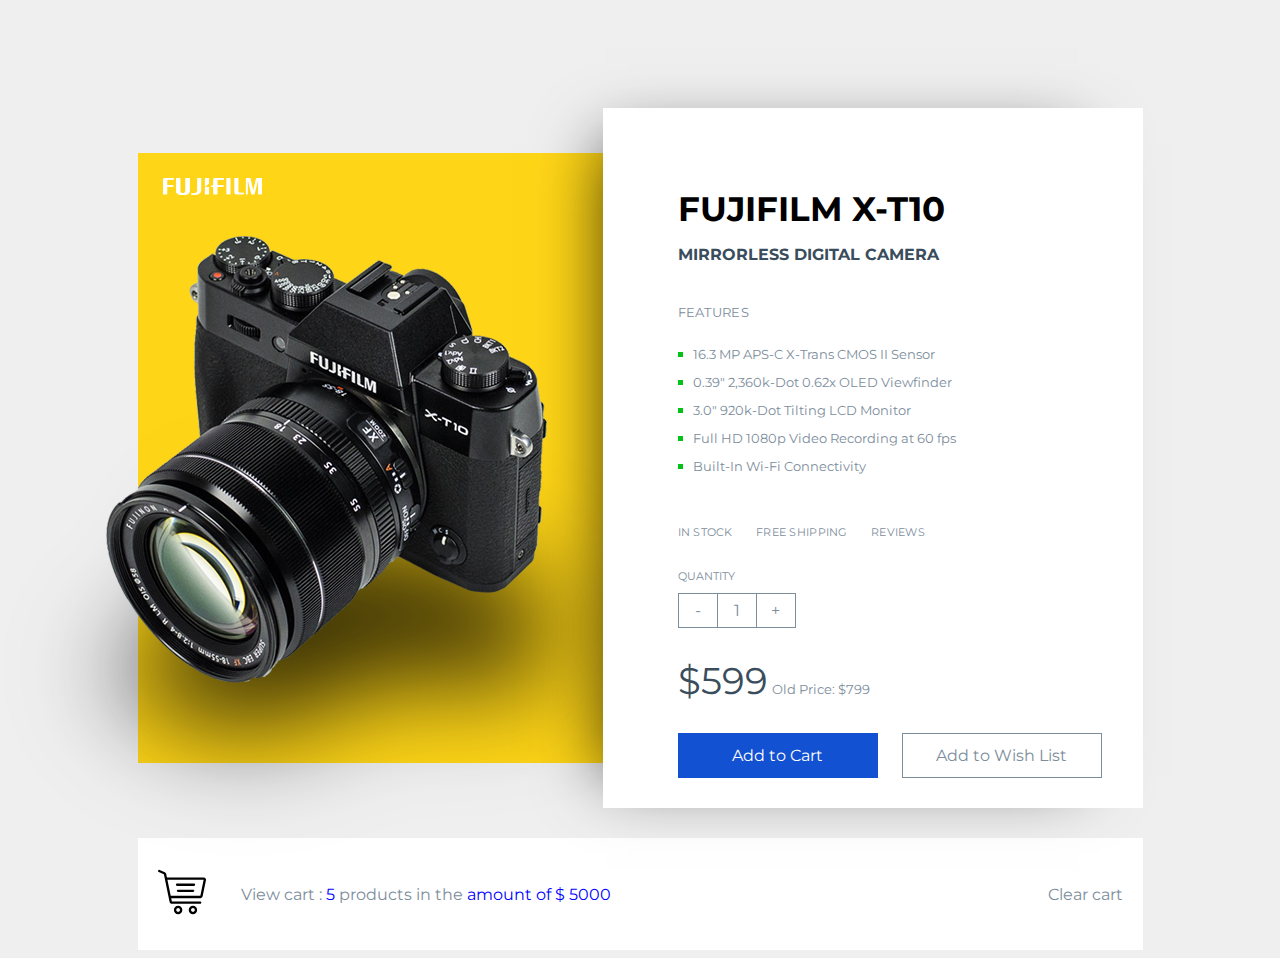
==== Интенсив день второй/index.html @ bc3a168a "Add files via upload" ====
<!DOCTYPE html>
<html lang="en">
<head>
    <meta charset="UTF-8">
    <title>Интенсив.Второй день.Вёрстка</title>
    <link rel="stylesheet" href="css/style.css">
    <link href="https://fonts.googleapis.com/css?family=Montserrat:300,400,600,800&amp;subset=cyrillic" rel="stylesheet">
</head>
<body>
       <div class="card-wrapper">
         <div class="card-photo-block">
                <img src="img/logo.png" alt="LOGO" class="card-product-logo">
                <img src="img/camera.png" alt="Camera" class="card-product-image">
            </div> 
        <div class="card-ditails">
            <h1 class="title-1">Fujifilm X-T10</h1>
            <h2 class="subtitle">Mirrorless Digital Camera</h2>
        <div class="features-title">Features</div>
        <ul class="list">
            <li>16.3 MP APS-C X-Trans CMOS II Sensor</li>
            <li>0.39" 2,360k-Dot 0.62x OLED Viewfinder</li>
            <li>3.0" 920k-Dot Tilting LCD Monitor</li>
            <li>Full HD 1080p Video Recording at 60 fps</li>
            <li>Built-In Wi-Fi Connectivity</li>
        </ul>
        <div class="ditails">
            <span class="ditails-item">In Stock</span>
            <span class="ditails-item"> Free Shipping</span>
            <span class="ditails-item">Reviews</span> 
        </div>
        <div class="quantity">Quantity</div>
            <div class="counter">
                <div class="counter-button">-</div>
                <div class="counter-button">1</div>
                <div class="counter-button">+</div>
            </div>
        <div class="price-wrapper">
            <span class="price">$599</span>
            <span class="old-price">Old Price: $799 </span> 
        </div>
            <button class="button">Add to Cart</button>
            <button class="button-wish-list">Add to Wish List </button>
        </div>
     </div>
         <div class="cart">

         <div class="cart-img-wrapper">
             <img class="cart-img" src="img/shopping-cart.svg" alt="Cart Icon">
         </div> 
         <div class="view-cart">
             View cart : <span class="cart-items">5</span> products in the <span class="cart-items">amount of $ 5000</span>
         </div>
         <div class="clear-cart">
             Clear cart
         </div>
         </div>
         
</body>
</html>
---- Интенсив день второй/css/style.css ----
* {
      box-sizing: border-box;
}
body {
    font-family: 'Montserrat', sans-serif;
    color: #7c8d9c;
    background-color: #efefef;
}
.card-wrapper {
    display: flex;
    width: 1005px;
    margin-left: auto;
    margin-right: auto;
    padding-top: 100px;
}
.card-photo-block {
    width: 465px;
    height: 610px;
    background-color: #ffd617;
    position: relative;
    margin-top: 45px;
   
}
.card-product-logo {
    position: absolute;
    left: 25px;
    top:25px;
}
.card-product-image {
    position: absolute;
    top: 83px;
    left: -134px;
}                      
.card-ditails {
    position: relative;
    z-index: 1;
    width: 540px;
    height: 700px;
    background-color: #ffffff;
    padding: 75px;
    padding-top: 80px;
    padding-bottom: 75px;
    padding-right: 20px; 
    box-shadow: -31px 1px 64px -34px rgba(0,0,0,0.75);
}
.title-1 {
    color: black;
    font-size: 34px;
    text-transform: uppercase;
    margin-top: 0;
    margin-bottom: 15px;
}
.subtitle {
    color: #3a4d5c;
    font-size: 16px;
    text-transform: uppercase;
    margin-top: 0;
    margin-bottom: 40px;
}
.features-title {
    font-size: 13px;
    text-transform: uppercase;
    letter-spacing: 0.33px;
    margin-bottom: 20px;   
}
.list {
    color: #7c8d9c;
    font-size: 13px;
    line-height: 28px;
    padding-left: 15px;
    margin-top: 0px;
    margin-bottom: 45px;
    list-style-type: none;
}
.list li {
    position: relative;
}   
.list li::before {
    content: "";
    display: block;
    width: 5px;
    height: 5px;
    background-color: #00c217;
    position: absolute;
    left: -15px;
    top: 12px;
}
.ditails {
    font-size: 11px;
    text-transform: uppercase;
    letter-spacing: 0.28px;
    margin-bottom: 30px;
}
.ditails-item {
    margin-right: 20px;
    text-transform: uppercase;
}
.quantity {
    font-size: 11px;
    text-transform: uppercase;
    margin-bottom: 10px;
}
.counter {
    display: flex;
    margin-left: 1px;
    margin-bottom: 30px;
}
.counter-button {
    width: 40px;
    height: 35px;
    border: 1px solid #7c8d9c;
    display: flex;
    justify-content: center;
    align-items: center;
    margin-left: -1px;

}
.price-wrapper {
     margin-bottom: 30px;
}
.price {
    color: #3a4d5c;
    font-size: 37px;
}
.old-price {
    color: #7c8d9c;
    font-size: 13px;
}
.button {
    width: 200px;
    height: 45px;
    background-color: #1251d1;
    font-family: 'Montserrat', sans-serif;
    color: #ffffff;
    font-size: 16px;
    font-weight: 400;
    border: none;
    margin-right: 20px;
}
.button-wish-list {
    width: 200px;
    height: 45px;
    border: 1px solid #7c8d9c;
    background-color: #ffffff;
    color: #7c8d9c;
    font-family: 'Montserrat', sans-serif;
    font-size: 16px;
    font-weight: 400;
}
.cart {
    display: flex;
    align-items: center;
    background-color: #fff;
    padding: 30px 20px;
    margin-top: 30px;
    width: 1005px;
    margin-left: auto;
    margin-right:auto;
}

.view cart {
    width: 23px;
    font-weight: 400;
}
.cart-img {
    width: 48px;
    height: auto;
    margin-right: 35px;
}
.cart-items {
    color: blue;
}
.clear-cart {
    margin-left: auto;
}
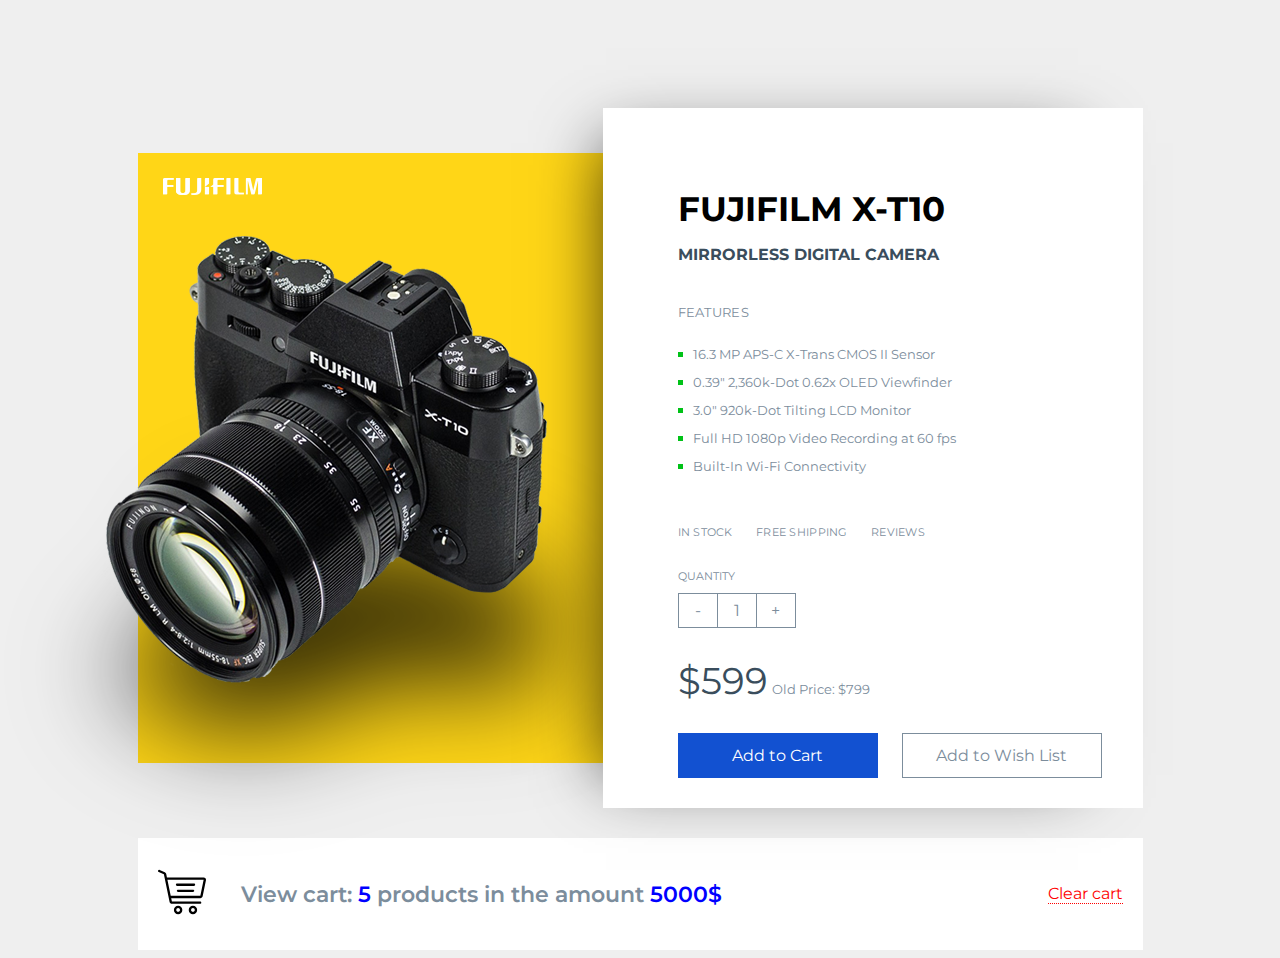
==== commit a3a41bc7: "Update index.html" ====
--- a/Интенсив день второй/index.html
+++ b/Интенсив день второй/index.html
@@ -42,18 +42,16 @@
             <button class="button-wish-list">Add to Wish List </button>
         </div>
      </div>
-         <div class="cart">
-
-         <div class="cart-img-wrapper">
-             <img class="cart-img" src="img/shopping-cart.svg" alt="Cart Icon">
-         </div> 
+      <div class="cart">
+             <div class="cart-img-wrapper">
+                 <img class="cart-img" src="img/shopping-cart.svg" alt="Cart Icon">
+             </div> 
          <div class="view-cart">
-             View cart : <span class="cart-items">5</span> products in the <span class="cart-items">amount of $ 5000</span>
+         View cart: <span class="cart-items"> 5</span> products in the amount <span class="cart-items">5000$</span>
          </div>
          <div class="clear-cart">
              Clear cart
          </div>
-         </div>
-         
+        </div> 
 </body>
-</html>+</html>
--- a/Интенсив день второй/css/style.css
+++ b/Интенсив день второй/css/style.css
@@ -157,19 +157,21 @@
     margin-left: auto;
     margin-right:auto;
 }
-
-.view cart {
-    width: 23px;
-    font-weight: 400;
-}
 .cart-img {
     width: 48px;
     height: auto;
     margin-right: 35px;
 }
-.cart-items {
-    color: blue;
+.view-cart {
+    font-size: 22px;
+    font-weight: 600;
+}   
+.cart-items{
+    color: 	#0000FF;
 }
 .clear-cart {
     margin-left: auto;
+    color: 	#FF0000;
+    border-bottom: 1px dotted #FF0000;
+    cursor: pointer;
 }
